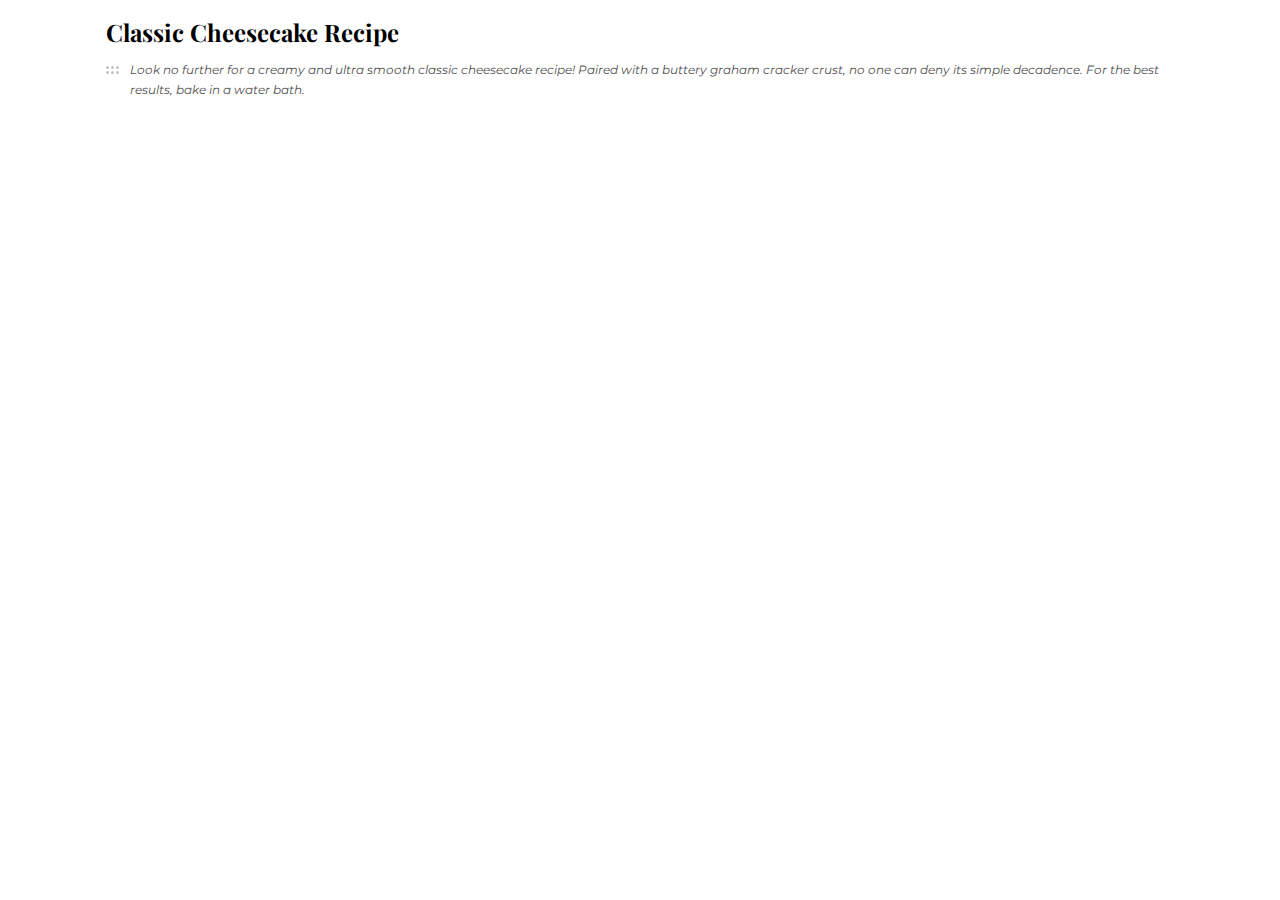
==== recipe/index.html @ 1ffd08c2 "Added Header Content" ====
<!DOCTYPE html>
<html lang="en">
  <head>
    <meta charset="utf-8" />
    <meta
      name="viewport"
      content="width=device-width, initial-scale=1,
  maximum-scale=5"
    />

    <link rel="icon" href="devchallenges.png" />

    <link
      rel="shortcut icon"
      type="image/x-icon"
      href="https://devchallenges.io/"
    />
    <link rel="preconnect" href="https://fonts.googleapis.com" />
    <link rel="preconnect" href="https://fonts.gstatic.com" crossorigin />
    <link
      href="https://fonts.googleapis.com/css2?family=Montserrat:wght@400;500;700&family=Playfair+Display:wght@400;700&display=swap"
      rel="stylesheet"
    />
    <link rel="stylesheet" href="style.css" />
    <title>Devchallenges</title>
  </head>
  <body>
    <div class="container">
      <header>
        <h1 class="header__title">Classic Cheesecake Recipe</h1>
        <p class="header__description">
          Look no further for a creamy and ultra smooth classic cheesecake
          recipe! Paired with a buttery graham cracker crust, no one can deny
          its simple decadence. For the best results, bake in a water bath.
        </p>
      </header>
    </div>
  </body>
</html>
---- recipe/style.css ----
:root {
  --main-heading-color: #000000;
  --subheading-color: #333333;
  --muted-color: #bdbdbd;

  --heading-font: "Playfair Display", serif;
  --body-font: "Montserrat", sans-serif;
}

*,
*::before,
*::after {
  margin: 0;
  padding: 0;
  box-sizing: border-box;
}
html {
  font-size: 100%;
}
body {
  font-family: var(--body-font);
}
h1,
h2,
h3 {
  margin: 0;
}
ul {
  list-style: none;
  padding-left: 0;
}
.container {
  max-width: 1100px;
  width: 100%;
  height: 100vh;
  margin: 0 auto;
  padding: 1rem;
}
.header__title {
  font-family: var(--heading-font);
  font-size: 1.5rem;
  font-weight: 700;
  margin-bottom: 0.75rem;
}
.header__description {
  color: #4f4f4f;
  font-size: 0.75rem;
  font-style: italic;
  line-height: 1.7;
  position: relative;
  margin-left: 1.5rem;
}
.header__description::before {
  content: url("./6dots.svg");
  position: absolute;
  left: -1.5rem;
}
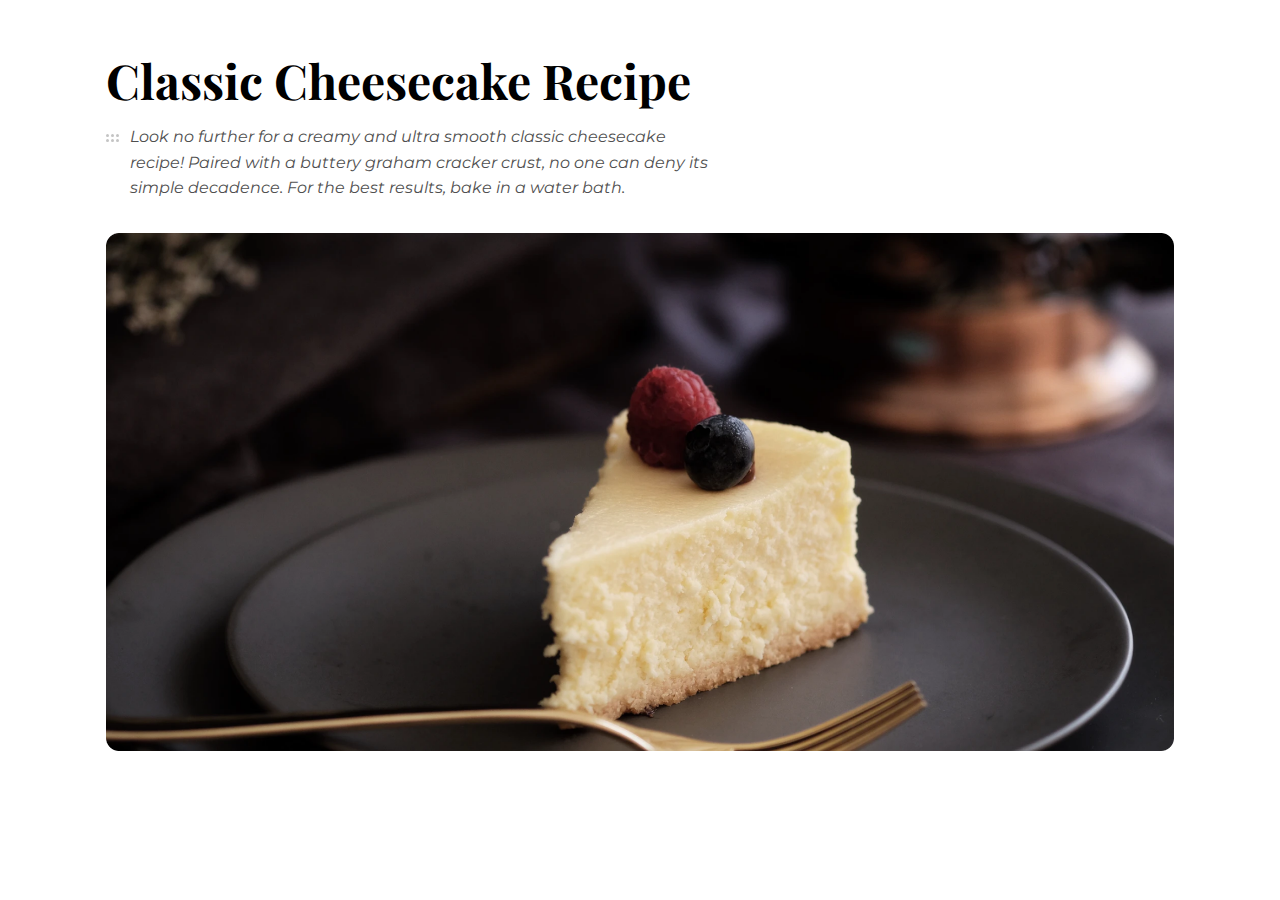
==== commit 9794aa56: "Finished Header Section" ====
--- a/recipe/index.html
+++ b/recipe/index.html
@@ -33,6 +33,7 @@
           recipe! Paired with a buttery graham cracker crust, no one can deny
           its simple decadence. For the best results, bake in a water bath.
         </p>
+        <img src="./photo1.png" alt="Cheesecake" class="header__image" />
       </header>
     </div>
   </body>
--- a/recipe/style.css
+++ b/recipe/style.css
@@ -36,6 +36,9 @@
   margin: 0 auto;
   padding: 1rem;
 }
+header {
+  padding: 2rem 0;
+}
 .header__title {
   font-family: var(--heading-font);
   font-size: 1.5rem;
@@ -46,12 +49,28 @@
   color: #4f4f4f;
   font-size: 0.75rem;
   font-style: italic;
-  line-height: 1.7;
+  line-height: 1.6;
   position: relative;
   margin-left: 1.5rem;
+  margin-bottom: 1rem;
 }
 .header__description::before {
   content: url("./6dots.svg");
   position: absolute;
   left: -1.5rem;
 }
+.header__image {
+  width: 100%;
+  object-fit: cover;
+}
+
+@media screen and (min-width: 768px) {
+  .header__title {
+    font-size: 3rem;
+  }
+  .header__description {
+    font-size: 1rem;
+    max-width: 592px;
+    margin-bottom: 2rem;
+  }
+}
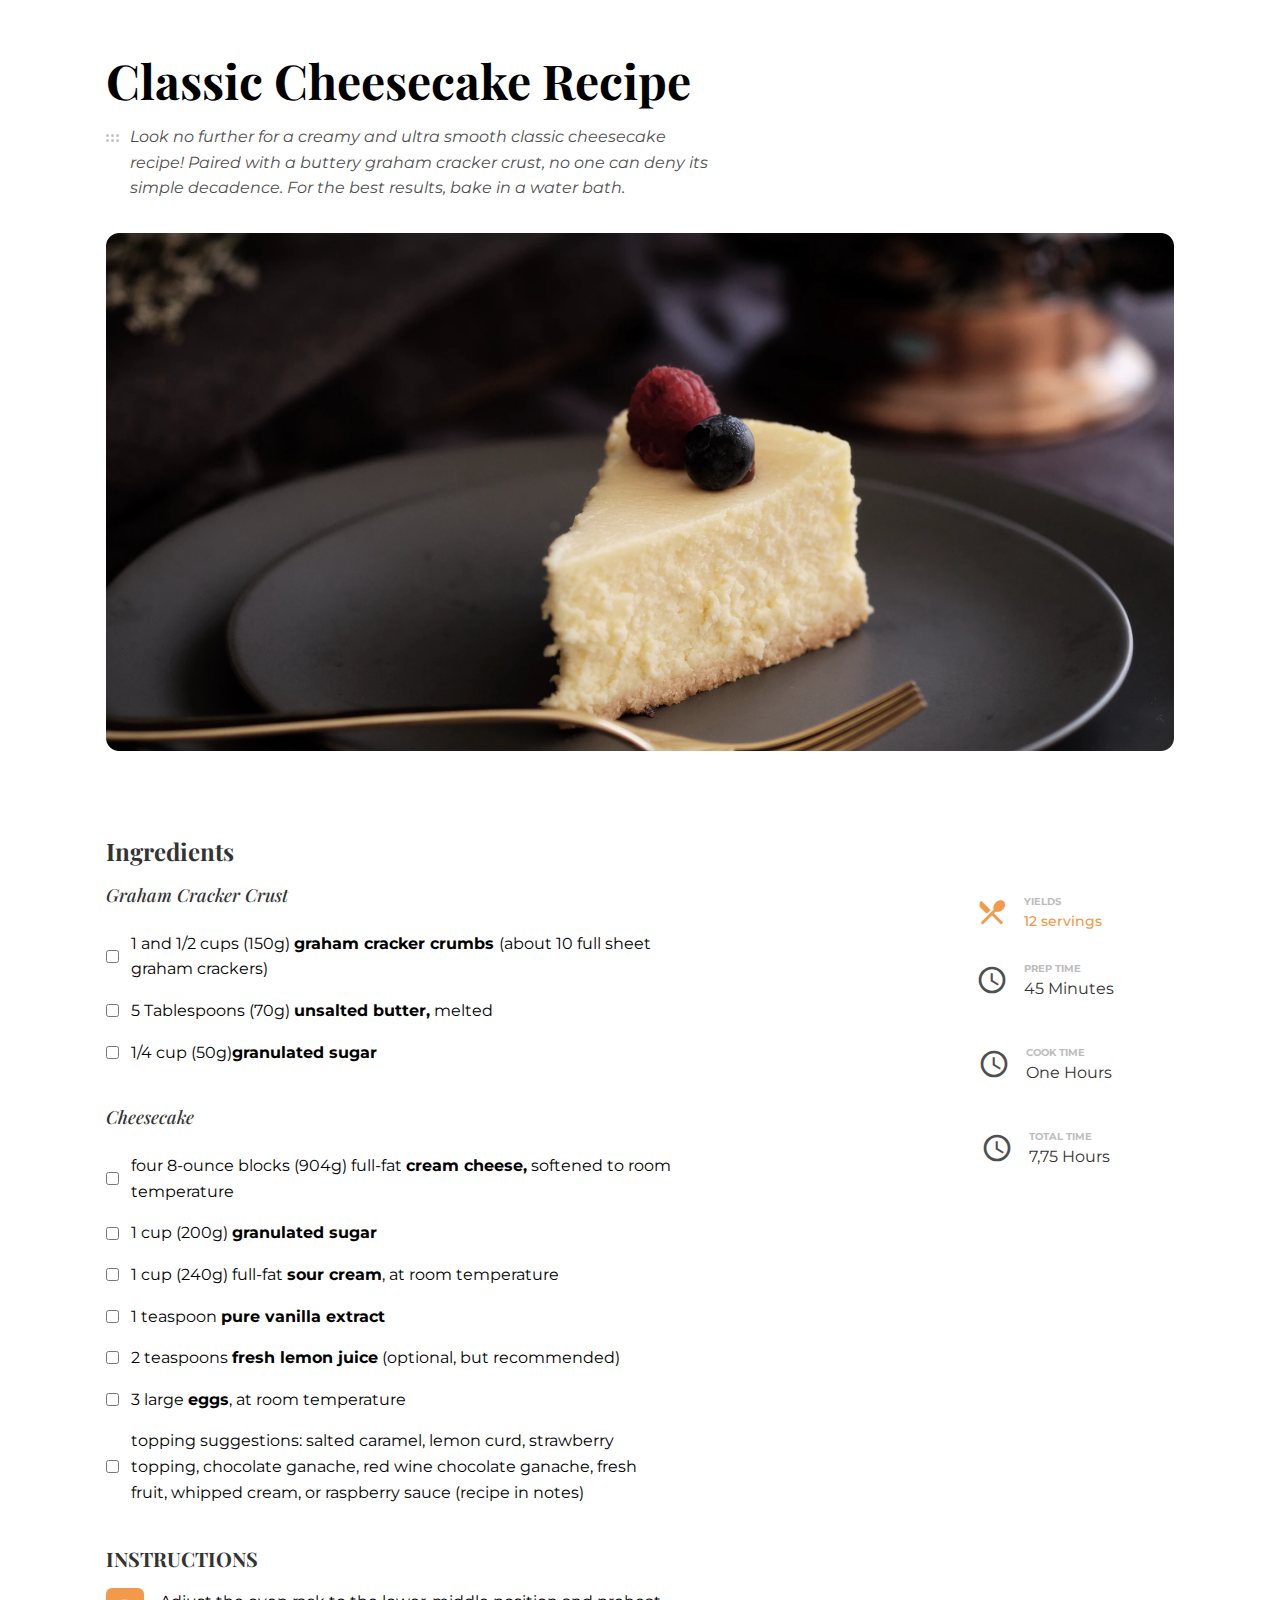
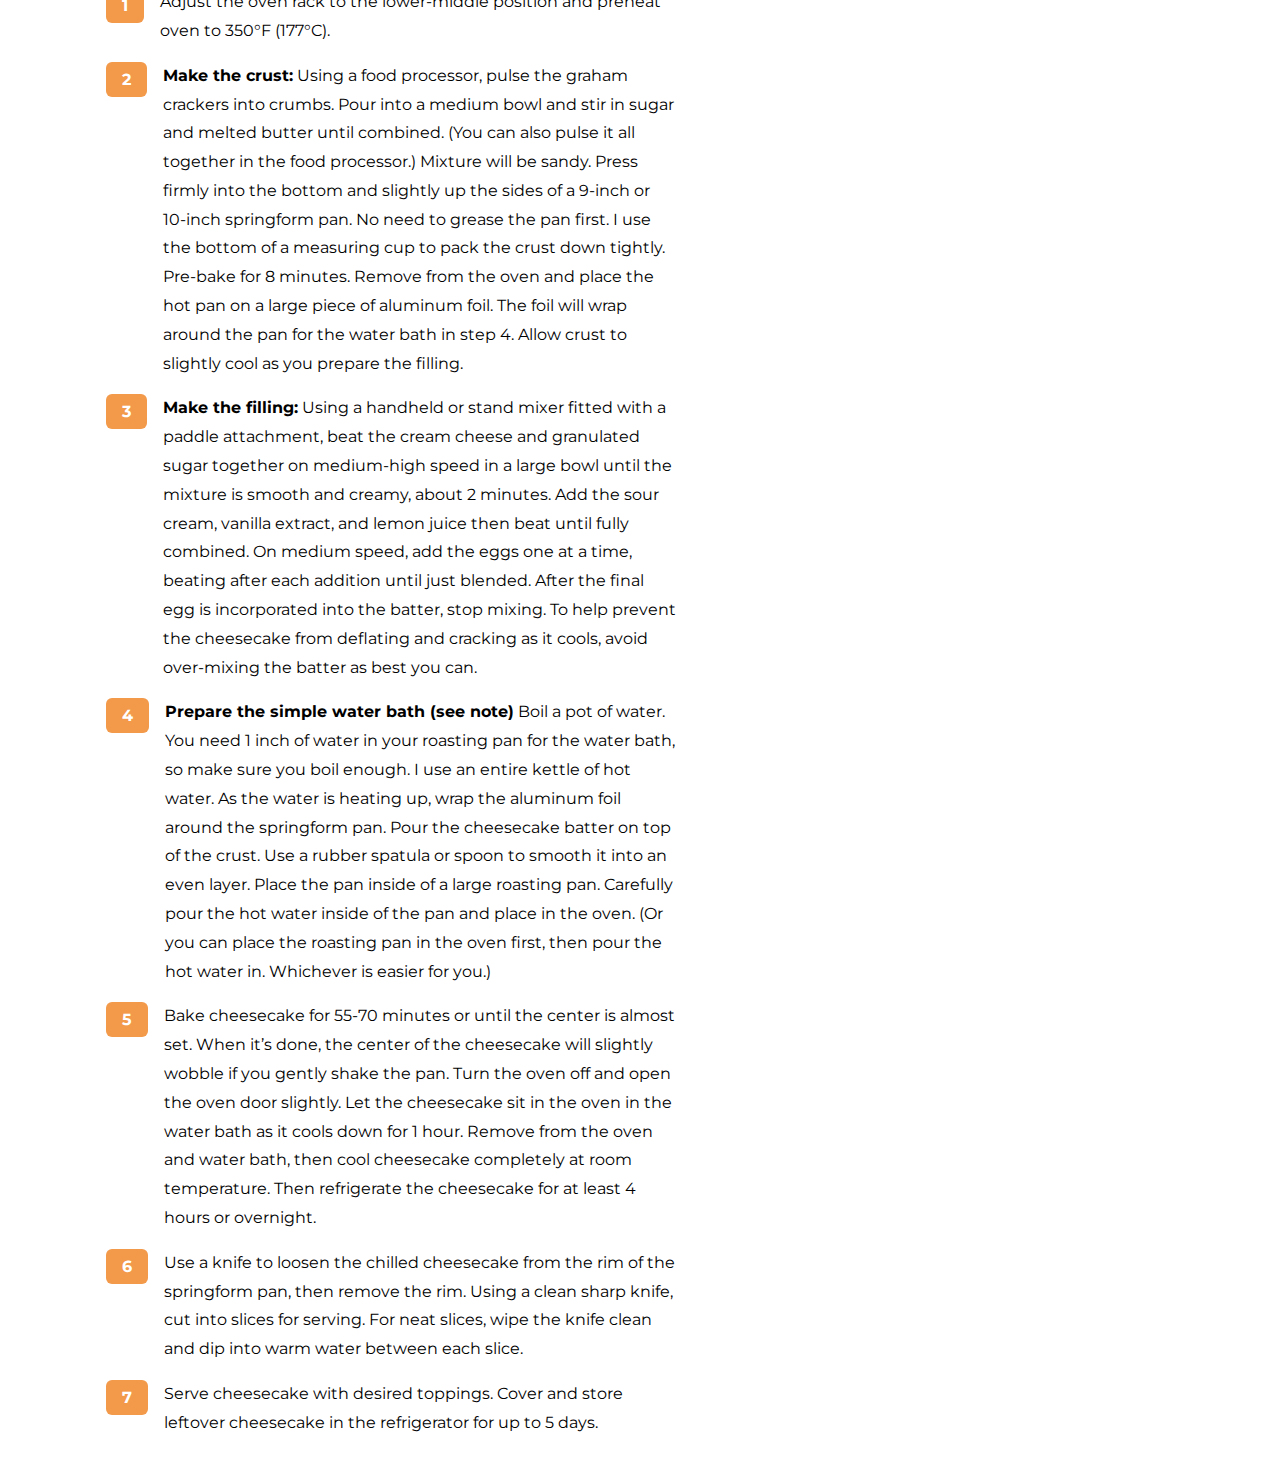
==== commit bb526651: "Finished App" ====
--- a/recipe/index.html
+++ b/recipe/index.html
@@ -19,6 +19,10 @@
     <link rel="preconnect" href="https://fonts.gstatic.com" crossorigin />
     <link
       href="https://fonts.googleapis.com/css2?family=Montserrat:wght@400;500;700&family=Playfair+Display:wght@400;700&display=swap"
+      rel="stylesheet"
+    />
+    <link
+      href="https://fonts.googleapis.com/icon?family=Material+Icons"
       rel="stylesheet"
     />
     <link rel="stylesheet" href="style.css" />
@@ -35,6 +39,227 @@
         </p>
         <img src="./photo1.png" alt="Cheesecake" class="header__image" />
       </header>
+      <main>
+        <div class="mini">
+          <div class="mini__header">
+            <span class="material-icons icon-accent"> restaurant_menu </span>
+            <div class="mini__wrapper">
+              <h3 class="mini__title">YIELDS</h3>
+              <p class="serving">12 servings</p>
+            </div>
+          </div>
+          <div class="mini__header jc-b three-items">
+            <div class="mini__header">
+              <span class="material-icons icon-muted"> schedule </span>
+              <div class="mini__wrapper">
+                <h3 class="mini__title">PREP TIME</h3>
+                <p class="time">45 Minutes</p>
+              </div>
+            </div>
+            <div class="mini__header">
+              <span class="material-icons icon-muted"> schedule </span>
+              <div class="mini__wrapper">
+                <h3 class="mini__title">COOK TIME</h3>
+                <p class="time">One Hours</p>
+              </div>
+            </div>
+            <div class="mini__header">
+              <span class="material-icons icon-muted"> schedule </span>
+              <div class="mini__wrapper">
+                <h3 class="mini__title">TOTAL TIME</h3>
+                <p class="time">7,75 Hours</p>
+              </div>
+            </div>
+          </div>
+        </div>
+        <div>
+          <div class="details">
+            <h2 class="section-heading">Ingredients</h2>
+            <div class="detail-item">
+              <h3 class="item-title">Graham Cracker Crust</h3>
+              <ul>
+                <li>
+                  <input type="checkbox" name="checkbox" />
+                  <p>
+                    1 and 1/2 cups (150g)
+                    <span class="highlighted-text"> graham cracker crumbs </span
+                    >(about 10 full sheet graham crackers)
+                  </p>
+                </li>
+                <li>
+                  <input type="checkbox" name="checkbox" />
+                  <p>
+                    5 Tablespoons (70g)
+                    <span class="highlighted-text">unsalted butter,</span>
+                    melted
+                  </p>
+                </li>
+                <li>
+                  <input type="checkbox" name="checkbox" />
+                  <p>
+                    1/4 cup (50g)<span class="highlighted-text"
+                      >granulated sugar
+                    </span>
+                  </p>
+                </li>
+              </ul>
+            </div>
+          </div>
+          <div class="details">
+            <div class="detail-item">
+              <h3 class="item-title">Cheesecake</h3>
+              <ul>
+                <li>
+                  <input type="checkbox" name="checkbox" />
+                  <p>
+                    four 8-ounce blocks (904g) full-fat
+                    <span class="highlighted-text"> cream cheese,</span>
+                    softened to room temperature
+                  </p>
+                </li>
+                <li>
+                  <input type="checkbox" name="checkbox" />
+                  <p>
+                    1 cup (200g)
+                    <span class="highlighted-text">granulated sugar</span>
+                  </p>
+                </li>
+                <li>
+                  <input type="checkbox" name="checkbox" />
+                  <p>
+                    1 cup (240g) full-fat
+                    <span class="highlighted-text">sour cream</span>, at room
+                    temperature
+                  </p>
+                </li>
+                <li>
+                  <input type="checkbox" name="checkbox" />
+                  <p>
+                    1 teaspoon
+                    <span class="highlighted-text">pure vanilla extract</span>
+                  </p>
+                </li>
+                <li>
+                  <input type="checkbox" name="checkbox" />
+                  <p>
+                    2 teaspoons
+                    <span class="highlighted-text">fresh lemon juice</span>
+                    (optional, but recommended)
+                  </p>
+                </li>
+                <li>
+                  <input type="checkbox" name="checkbox" />
+                  <p>
+                    3 large <span class="highlighted-text">eggs</span>, at room
+                    temperature
+                  </p>
+                </li>
+                <li>
+                  <input type="checkbox" name="checkbox" />
+                  <p>
+                    topping suggestions: salted caramel, lemon curd, strawberry
+                    topping, chocolate ganache, red wine chocolate ganache,
+                    fresh fruit, whipped cream, or raspberry sauce (recipe in
+                    notes)
+                  </p>
+                </li>
+              </ul>
+            </div>
+          </div>
+          <div class="instructions">
+            <h2 class="instructions-title">INSTRUCTIONS</h2>
+            <div class="instructions-wrapper">
+              <div class="instruction">
+                <div class="count">1</div>
+                <p class="instruction__description">
+                  Adjust the oven rack to the lower-middle position and preheat
+                  oven to 350°F (177°C).
+                </p>
+              </div>
+              <div class="instruction">
+                <div class="count">2</div>
+                <p class="instruction__description">
+                  <span class="highlighted-text">Make the crust:</span> Using a
+                  food processor, pulse the graham crackers into crumbs. Pour
+                  into a medium bowl and stir in sugar and melted butter until
+                  combined. (You can also pulse it all together in the food
+                  processor.) Mixture will be sandy. Press firmly into the
+                  bottom and slightly up the sides of a 9-inch or 10-inch
+                  springform pan. No need to grease the pan first. I use the
+                  bottom of a measuring cup to pack the crust down tightly.
+                  Pre-bake for 8 minutes. Remove from the oven and place the hot
+                  pan on a large piece of aluminum foil. The foil will wrap
+                  around the pan for the water bath in step 4. Allow crust to
+                  slightly cool as you prepare the filling.
+                </p>
+              </div>
+              <div class="instruction">
+                <div class="count">3</div>
+                <p class="instruction__description">
+                  <span class="highlighted-text">Make the filling:</span> Using
+                  a handheld or stand mixer fitted with a paddle attachment,
+                  beat the cream cheese and granulated sugar together on
+                  medium-high speed in a large bowl until the mixture is smooth
+                  and creamy, about 2 minutes. Add the sour cream, vanilla
+                  extract, and lemon juice then beat until fully combined. On
+                  medium speed, add the eggs one at a time, beating after each
+                  addition until just blended. After the final egg is
+                  incorporated into the batter, stop mixing. To help prevent the
+                  cheesecake from deflating and cracking as it cools, avoid
+                  over-mixing the batter as best you can.
+                </p>
+              </div>
+              <div class="instruction">
+                <div class="count">4</div>
+                <p class="instruction__description">
+                  <span class="highlighted-text"
+                    >Prepare the simple water bath (see note)</span
+                  >
+                  Boil a pot of water. You need 1 inch of water in your roasting
+                  pan for the water bath, so make sure you boil enough. I use an
+                  entire kettle of hot water. As the water is heating up, wrap
+                  the aluminum foil around the springform pan. Pour the
+                  cheesecake batter on top of the crust. Use a rubber spatula or
+                  spoon to smooth it into an even layer. Place the pan inside of
+                  a large roasting pan. Carefully pour the hot water inside of
+                  the pan and place in the oven. (Or you can place the roasting
+                  pan in the oven first, then pour the hot water in. Whichever
+                  is easier for you.)
+                </p>
+              </div>
+              <div class="instruction">
+                <div class="count">5</div>
+                <p class="instruction__description">
+                  Bake cheesecake for 55-70 minutes or until the center is
+                  almost set. When it’s done, the center of the cheesecake will
+                  slightly wobble if you gently shake the pan. Turn the oven off
+                  and open the oven door slightly. Let the cheesecake sit in the
+                  oven in the water bath as it cools down for 1 hour. Remove
+                  from the oven and water bath, then cool cheesecake completely
+                  at room temperature. Then refrigerate the cheesecake for at
+                  least 4 hours or overnight.
+                </p>
+              </div>
+              <div class="instruction">
+                <div class="count">6</div>
+                <p class="instruction__description">
+                  Use a knife to loosen the chilled cheesecake from the rim of
+                  the springform pan, then remove the rim. Using a clean sharp
+                  knife, cut into slices for serving. For neat slices, wipe the
+                  knife clean and dip into warm water between each slice.
+                </p>
+              </div>
+              <div class="instruction">
+                <div class="count">7</div>
+                <p class="instruction__description">
+                  Serve cheesecake with desired toppings. Cover and store
+                  leftover cheesecake in the refrigerator for up to 5 days.
+                </p>
+              </div>
+            </div>
+          </div>
+        </div>
+      </main>
     </div>
   </body>
 </html>
--- a/recipe/style.css
+++ b/recipe/style.css
@@ -2,6 +2,7 @@
   --main-heading-color: #000000;
   --subheading-color: #333333;
   --muted-color: #bdbdbd;
+  --accent-color: #f2994a;
 
   --heading-font: "Playfair Display", serif;
   --body-font: "Montserrat", sans-serif;
@@ -19,6 +20,7 @@
 }
 body {
   font-family: var(--body-font);
+  min-height: 100vh;
 }
 h1,
 h2,
@@ -32,7 +34,6 @@
 .container {
   max-width: 1100px;
   width: 100%;
-  height: 100vh;
   margin: 0 auto;
   padding: 1rem;
 }
@@ -63,8 +64,102 @@
   width: 100%;
   object-fit: cover;
 }
+.material-icons {
+  font-size: 2rem;
+}
+.icon-accent {
+  color: var(--accent-color);
+}
+.icon-muted {
+  color: #4f4f4f;
+}
+.mini__header {
+  display: flex;
+  align-items: center;
+  gap: 1rem;
+  margin-bottom: 2rem;
+}
+.mini__title {
+  color: #bdbdbd;
+  font-size: 10px;
+  margin-bottom: 4px;
+  font-weight: 700;
+}
+.serving {
+  color: var(--accent-color);
+  font-weight: 500;
+  font-size: 14px;
+}
+.mini__info {
+  display: flex;
+}
+.jc-b {
+  justify-content: space-between;
+}
+.time {
+  color: var(--subheading-color);
+}
+/* =============================== INGG ====================================*/
 
+.section-heading {
+  font-family: var(--heading-font);
+  color: var(--subheading-color);
+  font-weight: 700;
+  font-size: 1.125rem;
+  margin-bottom: 1rem;
+}
+.item-title {
+  font-family: var(--heading-font);
+  font-style: italic;
+  font-weight: 500;
+  font-size: 1rem;
+  color: var(--subheading-color);
+  margin-bottom: 1.5rem;
+}
+li {
+  display: flex;
+  align-items: center;
+  gap: 0.75rem;
+  font-weight: 400;
+  margin-bottom: 0.5rem;
+  line-height: 1.6;
+}
+.highlighted-text {
+  font-weight: 700;
+}
+.detail-item {
+  margin-bottom: 2.5rem;
+}
+.instructions-title {
+  font-family: var(--heading-font);
+  color: var(--subheading-color);
+  font-weight: 700;
+  font-size: 1.25rem;
+  margin-bottom: 1rem;
+}
+.instruction {
+  display: flex;
+  align-items: flex-start;
+  gap: 1rem;
+  margin-bottom: 1rem;
+}
+.count {
+  background-color: var(--accent-color);
+  color: #fff;
+  padding: 8px 16px;
+  display: flex;
+  align-items: center;
+  border-radius: 6px;
+  font-weight: 700;
+}
+.instruction__description {
+  font-size: 1rem;
+  line-height: 1.8;
+}
 @media screen and (min-width: 768px) {
+  header {
+    margin-bottom: 3rem;
+  }
   .header__title {
     font-size: 3rem;
   }
@@ -73,4 +168,26 @@
     max-width: 592px;
     margin-bottom: 2rem;
   }
+  main {
+    display: grid;
+    grid-template-columns: 1fr auto;
+    gap: 15rem;
+  }
+  .mini {
+    order: 2;
+    padding: 3.75rem;
+  }
+  .three-items {
+    flex-direction: column;
+  }
+  .section-heading {
+    font-size: 1.5rem;
+  }
+  .item-title {
+    font-size: 1.125rem;
+  }
+  li {
+    font-size: 1rem;
+    margin-bottom: 1rem;
+  }
 }
